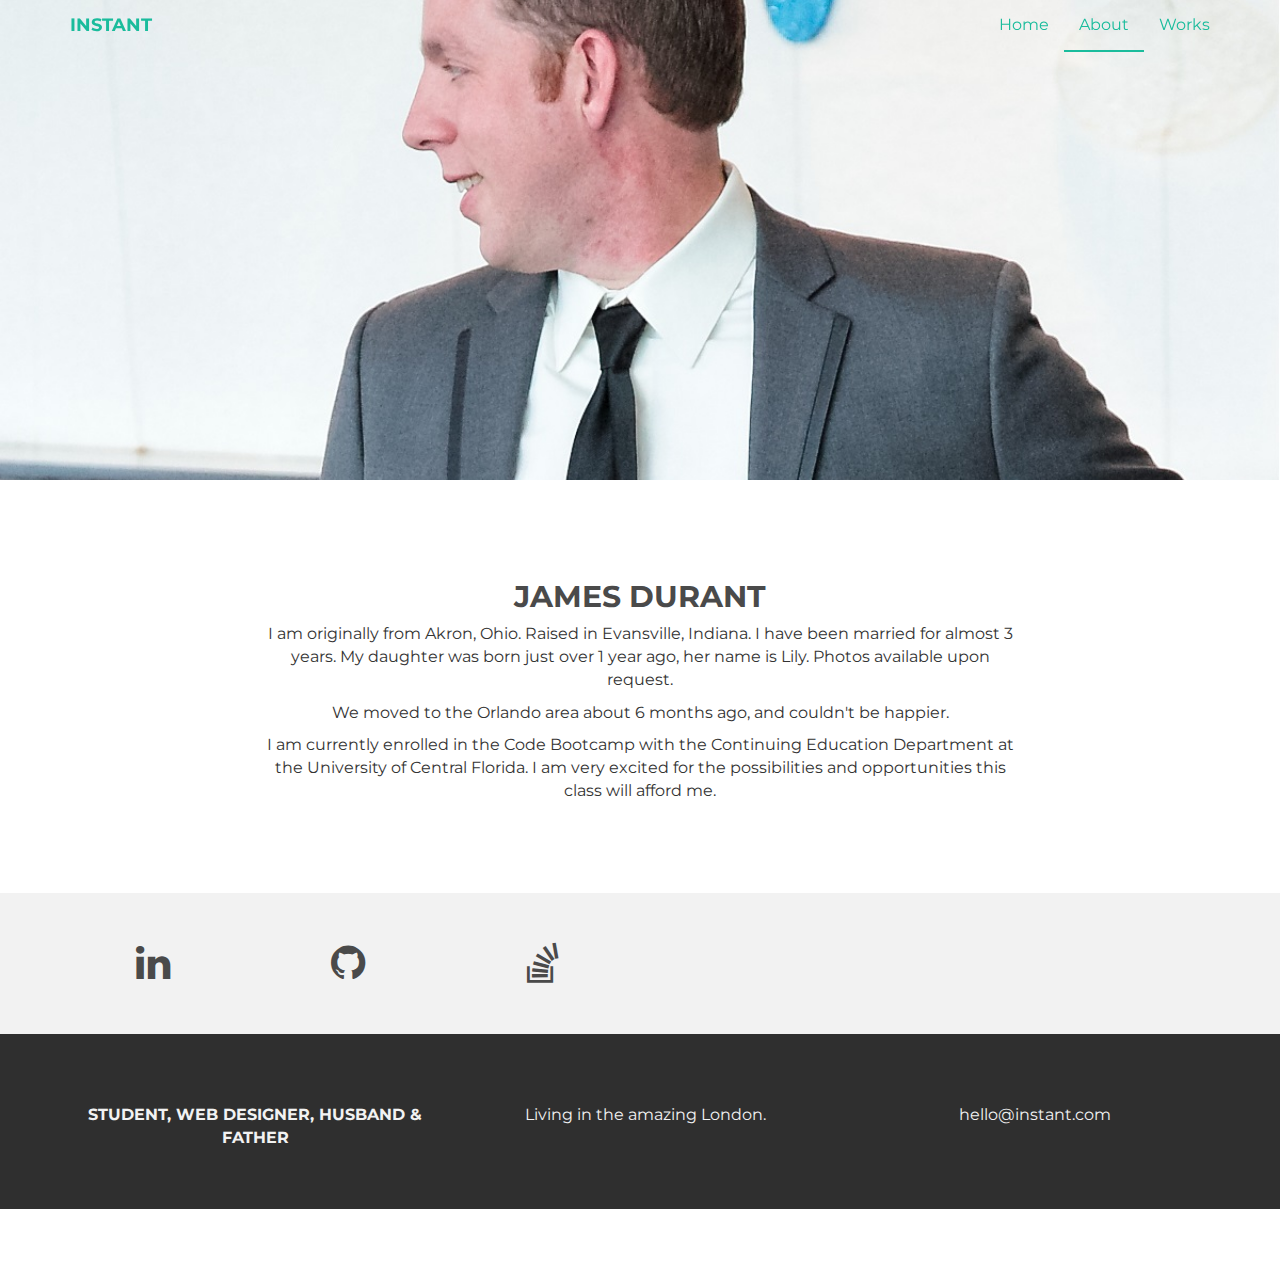
==== about.html @ 4bdd9793 "first commit" ====
<!DOCTYPE html>
<html lang="en">
  <head>
    <meta charset="utf-8">
    <meta http-equiv="X-UA-Compatible" content="IE=edge">
    <meta name="viewport" content="width=device-width, initial-scale=1">
    <meta name="description" content="">
    <meta name="author" content="">
    <link rel="shortcut icon" href="assets/ico/favicon.ico">

    <title>James Durant - Bootstrap Portfolio</title>

    <!-- Bootstrap core CSS -->
    <link href="assets/css/bootstrap.css" rel="stylesheet">

    <!-- Custom styles for this template -->
    <link href="assets/css/style.css" rel="stylesheet">
    <link href="assets/css/font-awesome.min.css" rel="stylesheet">

    <!-- Just for debugging purposes. Don't actually copy this line! -->
    <!--[if lt IE 9]><script src="../../assets/js/ie8-responsive-file-warning.js"></script><![endif]-->

    <!-- HTML5 shim and Respond.js IE8 support of HTML5 elements and media queries -->
    <!--[if lt IE 9]>
      <script src="https://oss.maxcdn.com/libs/html5shiv/3.7.0/html5shiv.js"></script>
      <script src="https://oss.maxcdn.com/libs/respond.js/1.4.2/respond.min.js"></script>
    <![endif]-->
  </head>

  <body>

    <!-- Static navbar -->
    <div class="navbar navbar-default navbar-fixed-top" role="navigation">
      <div class="container">
        <div class="navbar-header">
          <button type="button" class="navbar-toggle" data-toggle="collapse" data-target=".navbar-collapse">
            <span class="sr-only">Toggle navigation</span>
            <span class="icon-bar"></span>
            <span class="icon-bar"></span>
            <span class="icon-bar"></span>
          </button>
          <a class="navbar-brand" href="index.html">INSTANT</a>
        </div>
        <div class="navbar-collapse collapse">
          <ul class="nav navbar-nav navbar-right">
            <li><a href="index.html">Home</a></li>
            <li class="active"><a href="about.html">About</a></li>
            <li><a href="index.html#works">Works</a></li>
          </ul>
        </div><!--/.nav-collapse -->
      </div>
    </div>


	<div id="aboutwrap">
	    <div class="container">
			<div class="row">
				<div class="col-lg-6 col-lg-offset-3">
				</div>
			</div><! --/row -->
	    </div> <!-- /container -->
	</div><! --/aboutwrap -->
	
	<div class="container">
		<div class="row centered mt mb">
			<div class="col-lg-8 col-lg-offset-2">
				<h2>JAMES DURANT</h2>
				<p>I am originally from Akron, Ohio. Raised in Evansville, Indiana. I have been married for almost 3 years. My daughter was born just over 1 year ago, her name is Lily. Photos available upon request.</p>
				<p>We moved to the Orlando area about 6 months ago, and couldn't be happier.</p>
				<p>I am currently enrolled in the Code Bootcamp with the Continuing Education Department at the University of Central Florida. I am very excited for the possibilities and opportunities this class will afford me.</p>
			</div>

		</div><! --/row -->
	</div><! --/container -->
	
	<div id="social">
		<div class="container">
			<div class="row centered">
				<!-- <div class="col-lg-2">
					<a href="#"><i class="fa fa-dribbble"></i></a>
				</div> -->
				<!-- <div class="col-lg-2">
					<a href="#"><i class="fa fa-facebook"></i></a>
				</div> -->
				<!-- <div class="col-lg-2">
					<a href="#"><i class="fa fa-twitter"></i></a>
				</div> -->
				<div class="col-lg-2">
					<a href="https://www.linkedin.com/in/jamesrdurant"><i class="fa fa-linkedin"></i></a>
				</div>
				<div class="col-lg-2">
					<a href="https://github.com/jdurant0529"><i class="fa fa-github"></i></a>
				</div>
				<div class="col-lg-2">
					<a href="#"><i class="fa fa-stack-overflow"></i></a>
				</div>
			
			</div><! --/row -->
		</div><! --/container -->
	</div><! --/social -->

	<div id="footerwrap">
		<div class="container">
			<div class="row centered">
				<div class="col-lg-4">
					<!-- <p><b>WEB DESIGNER, DEVELOPER & GAME ADDICT</b></p> -->
					<p><b>STUDENT, WEB DESIGNER, HUSBAND & FATHER</b></p>
				</div>
			
				<div class="col-lg-4">
					<p>Living in the amazing London.</p>
				</div>
				<div class="col-lg-4">
					<p>hello@instant.com</p>
				</div>
			
			</div>
		
		</div>
	</div><! --/footerwrap -->
	


    <!-- Bootstrap core JavaScript
    ================================================== -->
    <!-- Placed at the end of the document so the pages load faster -->
    <script src="https://ajax.googleapis.com/ajax/libs/jquery/1.11.0/jquery.min.js"></script>
    <script src="assets/js/bootstrap.min.js"></script>
  </body>
</html>
---- assets/css/style.css ----
/*
 * Author: Carlos Alvarez
 * URL: http://Alvarez.is
 *
 * Project Name: NYC Design
 * Version: 1.0
 * Date: 04-20-2014
 * URL: 
 */


/* ==========================================================================
   Base Styles, Bootstrap Modifications & Fonts Import
   ========================================================================== */

@import url(http://fonts.googleapis.com/css?family=Montserrat:400,700);


::-moz-selection {
    background: #f2c2c9;
    color: #a4003a;
    text-shadow: none;
}

::selection {
    background: #16a085;
    color: #a4003a;
    text-shadow: none;
}

/*
 * A better looking default horizontal rule
 */

 hr {
    display: block;
    height: 1px;
    border: 0;
    border-top: 1px solid #ccc;
    margin: 1em 0;
    padding: 0;
}

.centered {
	text-align: center
}

.mt {
	margin-top: 80px;
}

.mb {
	margin-bottom: 80px;
}

/* ==========================================================================
   General styles
   ========================================================================== */


body {
    font-family: 'Montserrat', sans-serif;
    font-weight: 400;
    font-size: 16px;

    -webkit-font-smoothing: antialiased;
    -webkit-overflow-scrolling: touch;
}

h1, h2, h3, h4, h5, h6 {
	font-weight: 700;
    color: #4a4a4a;
}


.navbar-brand {
	font-weight: 700;
}

.navbar-default .navbar-brand {
	color: #1abc9c;
}

.navbar-default {
	background-color: transparent;
	border-color: transparent;
}

.navbar-default .navbar-nav > .active > a, .navbar-default .navbar-nav > .active > a:hover, .navbar-default .navbar-nav > .active > a:focus {
	color: #1abc9c;
	background-color: transparent;
	border-bottom: 2px solid #1abc9c
}

.navbar-default .navbar-nav > li > a {
	color: #1abc9c;
}

/* ==========================================================================
   Wrap Sections
   ========================================================================== */

#headerwrap {
	background: url(../img/back.jpg) no-repeat center top;
	margin-top: -70px;
	padding-top: 250px;
	text-align:center;
	background-attachment: relative;
	background-position: center center;
	min-height: 650px;
	width: 100%;
	
    -webkit-background-size: 100%;
    -moz-background-size: 100%;
    -o-background-size: 100%;
    background-size: 100%;

    -webkit-background-size: cover;
    -moz-background-size: cover;
    -o-background-size: cover;
    background-size: cover;
}

#headerwrap h1 {
	color:#ffffff;
	padding-top: 10px;
	padding-bottom: 20px;
	letter-spacing: 4px;
	font-size: 80px;
	font-weight: bold;
}

#headerwrap h4 {
	font-weight: 400;
	color: #ffffff
}

#social {
	padding-top: 50px;
	padding-bottom: 50px;
	background-color: #f2f2f2;
}

#social i {
	font-size: 40px;
	color: #4a4a4a
}

#social i:hover {
	color: #1abc9c
}

#footerwrap {
	padding-top: 70px;
	padding-bottom: 50px;
	background-color: #2f2f2f;
}

#footerwrap p {
	color: #f2f2f2;
	margin-left: 10px;
}

#workwrap {	
	background: url(../img/work.jpg) no-repeat center top;
	margin-top: -70px;
	padding-top: 250px;
	text-align:center;
	background-attachment: relative;
	background-position: center center;
	min-height: 650px;
	width: 100%;
	
    -webkit-background-size: 100%;
    -moz-background-size: 100%;
    -o-background-size: 100%;
    background-size: 100%;

    -webkit-background-size: cover;
    -moz-background-size: cover;
    -o-background-size: cover;
    background-size: cover;
}

#workwrap h1 {
	color:#ffffff;
	padding-top: 10px;
	padding-bottom: 20px;
	letter-spacing: 4px;
	font-size: 80px;
	font-weight: bold;
}

#workwrap h4 {
	font-weight: 400;
	color: #ffffff
}

#aboutwrap {	
	background: url(../img/aboutMe.jpg) no-repeat center top;
	margin-top: -70px;
	padding-top: 250px;
	text-align:center;
	background-attachment: relative;
	background-position: center center;
	min-height: 550px;
	width: 100%;
	
    -webkit-background-size: 100%;
    -moz-background-size: 100%;
    -o-background-size: 100%;
    background-size: 100%;

    -webkit-background-size: cover;
    -moz-background-size: cover;
    -o-background-size: cover;
    background-size: cover;
}




/* Gallery */
.gallery {
	margin-top: 30px;
}

.gallery img:hover {
	opacity: 0.4;
}
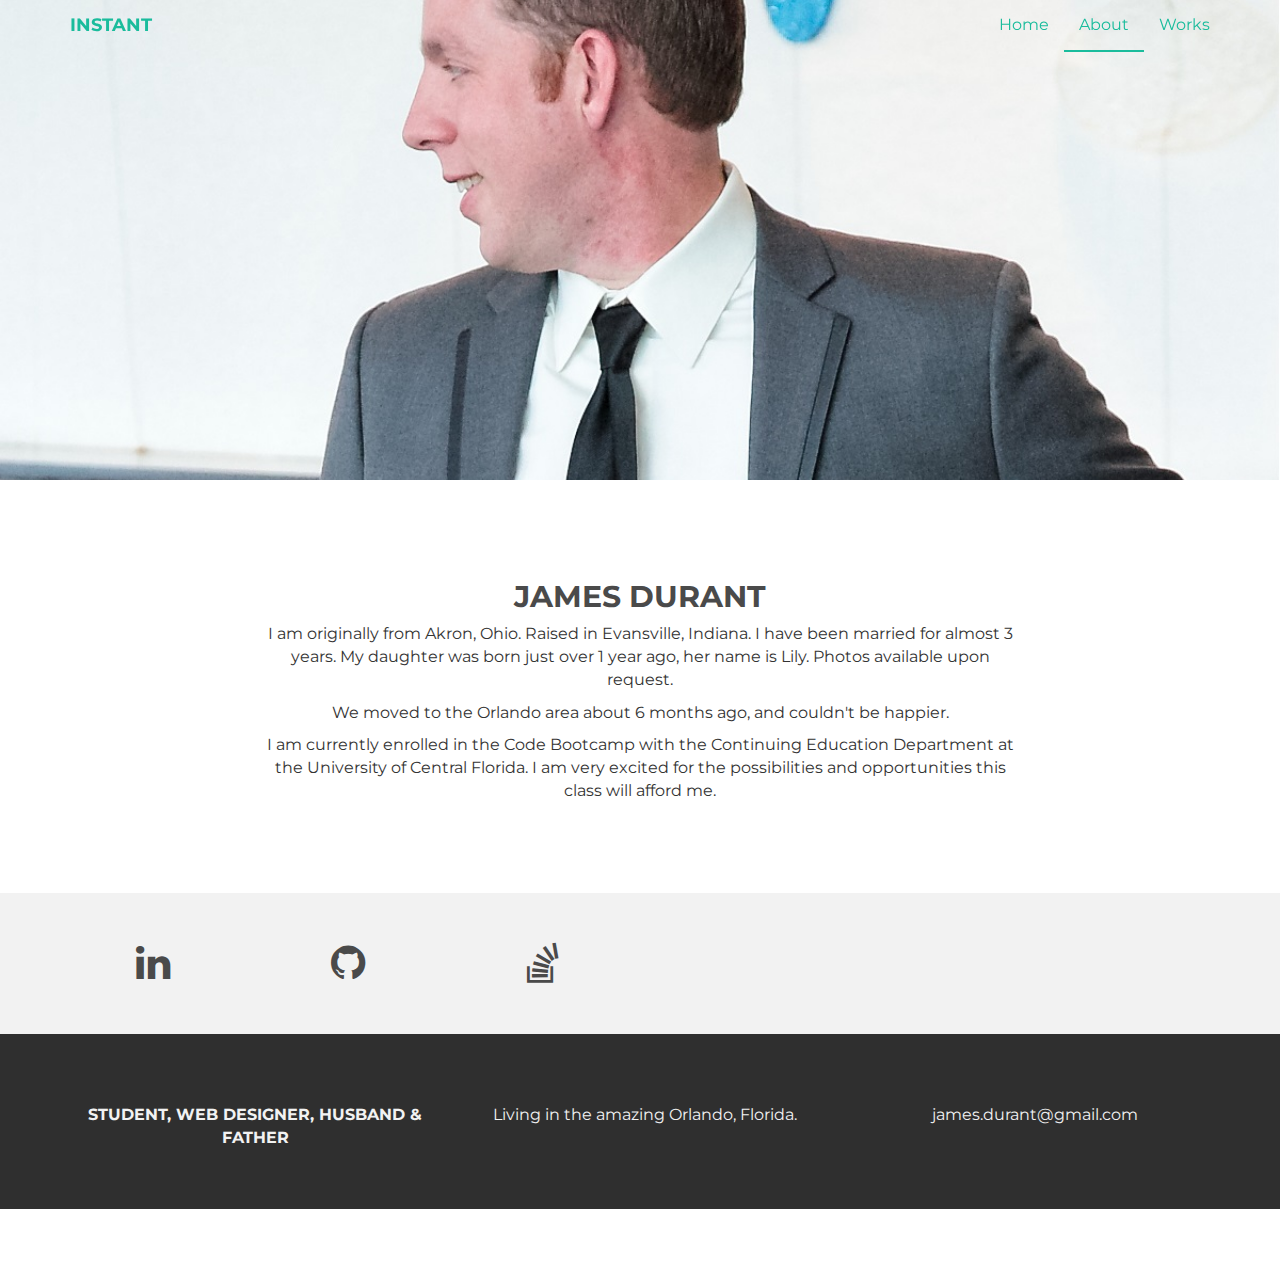
==== commit 468b14dd: "updated text in footer" ====
--- a/about.html
+++ b/about.html
@@ -76,23 +76,15 @@
 	<div id="social">
 		<div class="container">
 			<div class="row centered">
-				<!-- <div class="col-lg-2">
-					<a href="#"><i class="fa fa-dribbble"></i></a>
-				</div> -->
-				<!-- <div class="col-lg-2">
-					<a href="#"><i class="fa fa-facebook"></i></a>
-				</div> -->
-				<!-- <div class="col-lg-2">
-					<a href="#"><i class="fa fa-twitter"></i></a>
-				</div> -->
+
 				<div class="col-lg-2">
-					<a href="https://www.linkedin.com/in/jamesrdurant"><i class="fa fa-linkedin"></i></a>
+					<a href="https://www.linkedin.com/in/jamesrdurant"target="_blank"><i class="fa fa-linkedin"></i></a>
 				</div>
 				<div class="col-lg-2">
-					<a href="https://github.com/jdurant0529"><i class="fa fa-github"></i></a>
+					<a href="https://github.com/jdurant0529"target="_blank"><i class="fa fa-github"></i></a>
 				</div>
 				<div class="col-lg-2">
-					<a href="#"><i class="fa fa-stack-overflow"></i></a>
+					<a href="https://stackoverflow.com" target = "_blank"><i class="fa fa-stack-overflow"target="_blank"></i></a>
 				</div>
 			
 			</div><! --/row -->
@@ -108,10 +100,10 @@
 				</div>
 			
 				<div class="col-lg-4">
-					<p>Living in the amazing London.</p>
+					<p>Living in the amazing Orlando, Florida.</p>
 				</div>
 				<div class="col-lg-4">
-					<p>hello@instant.com</p>
+					<p>james.durant@gmail.com</p>
 				</div>
 			
 			</div>
